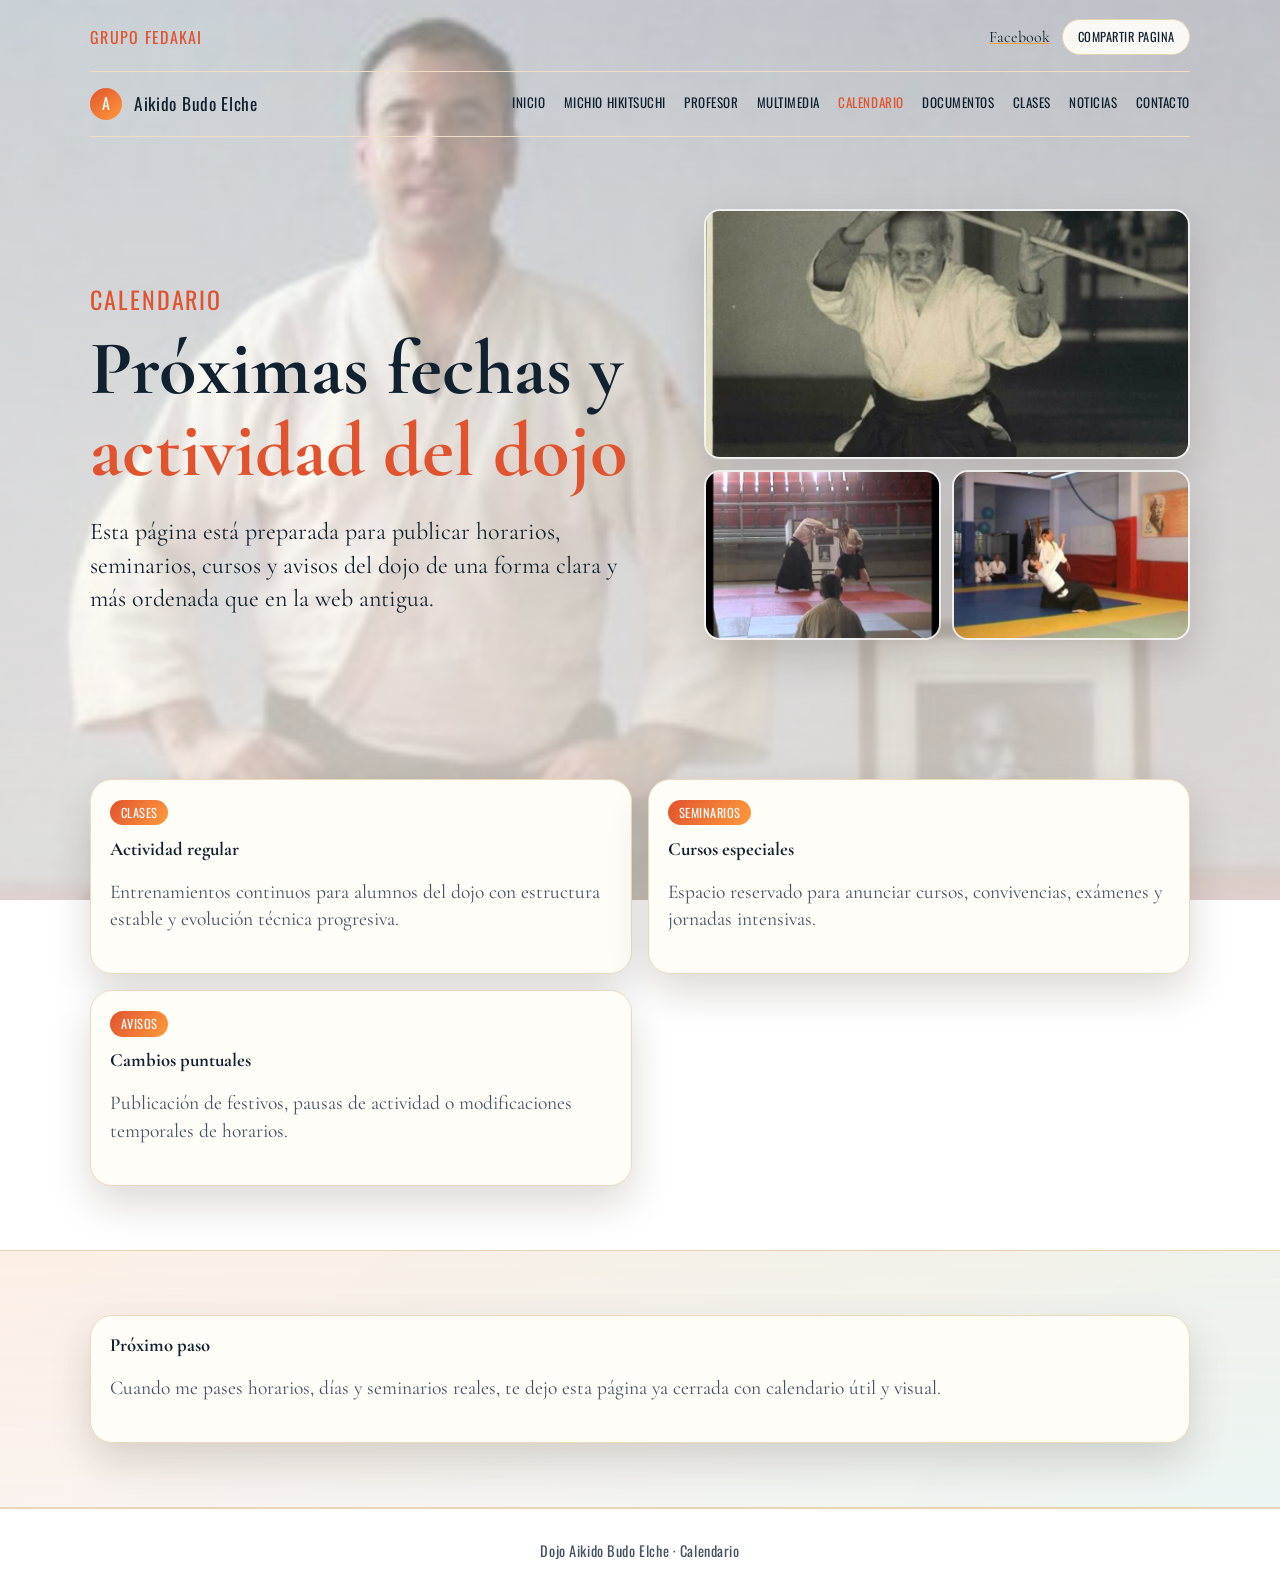
==== calendario.html @ afcdc40d "Sitio inicial multipagina con despliegue en GitHub Pages" ====
<!DOCTYPE html>
<html lang="es">
  <head><meta charset="UTF-8" /><meta name="viewport" content="width=device-width, initial-scale=1.0" /><meta name="description" content="Calendario de Aikido Budo Elche." /><title>Calendario | Aikido Budo Elche</title><link rel="preconnect" href="https://fonts.googleapis.com" /><link rel="preconnect" href="https://fonts.gstatic.com" crossorigin /><link href="https://fonts.googleapis.com/css2?family=Cormorant+Garamond:wght@400;500;600;700&family=Oswald:wght@400;500;700&display=swap" rel="stylesheet" /><link rel="stylesheet" href="styles.css" /></head>
  <body>
    <div class="bg-carousel" aria-hidden="true"><div class="carousel-slide active" style="background-image: url('images/1.jpg')"></div><div class="carousel-slide" style="background-image: url('images/2.jpg')"></div><div class="carousel-slide" style="background-image: url('images/3.jpeg')"></div><div class="carousel-slide" style="background-image: url('images/4.jpg')"></div><div class="carousel-slide" style="background-image: url('images/5.jpg')"></div><div class="carousel-slide" style="background-image: url('images/6.jpg')"></div><div class="carousel-slide" style="background-image: url('images/7.jpg')"></div><div class="carousel-slide" style="background-image: url('images/8.jpg')"></div><div class="carousel-slide" style="background-image: url('images/9.jpg')"></div><div class="carousel-slide" style="background-image: url('images/10.webp')"></div></div>
    <div class="carousel-overlay"></div><div class="paper-grain" aria-hidden="true"></div><div class="sun-glow" aria-hidden="true"></div>
    <header class="site-header page-header"><div class="top-bar container"><p class="badge">Grupo Fedakai</p><a class="social-link" href="https://www.facebook.com/groups/129818890408472" target="_blank" rel="noopener noreferrer">Facebook</a></div><nav class="nav container" aria-label="Navegación principal"><a class="brand" href="index.html"><span class="brand-mark">A</span><span class="brand-text">Aikido Budo Elche</span></a><button class="menu-btn" aria-expanded="false" aria-controls="menu">Menú</button><ul class="menu" id="menu"><li><a href="index.html">Inicio</a></li><li><a href="michio.html">Michio Hikitsuchi</a></li><li><a href="profesor.html">Profesor</a></li><li><a href="multimedia.html">Multimedia</a></li><li><a href="calendario.html">Calendario</a></li><li><a href="documentos.html">Documentos</a></li><li><a href="clases.html">Clases</a></li><li><a href="noticias.html">Noticias</a></li><li><a href="contacto.html">Contacto</a></li></ul></nav><section class="hero container reveal subpage-hero"><div class="hero-copy"><p class="hero-kicker">Calendario</p><h1>Próximas fechas y <span>actividad del dojo</span></h1><p>Esta página está preparada para publicar horarios, seminarios, cursos y avisos del dojo de una forma clara y más ordenada que en la web antigua.</p></div><div class="hero-visual" aria-hidden="true"><img src="images/9.jpg" alt="" loading="eager" /><img src="images/4.jpg" alt="" loading="lazy" /><img src="images/6.jpg" alt="" loading="lazy" /></div></section></header>
    <main><section class="section container reveal"><div class="media-grid"><article class="card compact-card schedule-card"><span class="date-pill">Clases</span><h3>Actividad regular</h3><p>Entrenamientos continuos para alumnos del dojo con estructura estable y evolución técnica progresiva.</p></article><article class="card compact-card schedule-card"><span class="date-pill">Seminarios</span><h3>Cursos especiales</h3><p>Espacio reservado para anunciar cursos, convivencias, exámenes y jornadas intensivas.</p></article><article class="card compact-card schedule-card"><span class="date-pill">Avisos</span><h3>Cambios puntuales</h3><p>Publicación de festivos, pausas de actividad o modificaciones temporales de horarios.</p></article></div></section><section class="section section-alt reveal"><div class="container"><article class="card compact-card"><h3>Próximo paso</h3><p>Cuando me pases horarios, días y seminarios reales, te dejo esta página ya cerrada con calendario útil y visual.</p></article></div></section></main>
    <footer class="site-footer"><p>Dojo Aikido Budo Elche · Calendario</p></footer><script src="script.js"></script>
  </body>
</html>
---- styles.css ----
:root {
  --bg: #fff7ec;
  --paper: #fffdf8;
  --ink: #12212f;
  --muted: #43525e;
  --accent: #e1532e;
  --accent-soft: #ff9a3d;
  --teal: #0f8b8d;
  --line: #e8d3b5;
  --shadow: 0 18px 42px rgba(39, 25, 14, 0.16);
  --radius: 22px;
  --carousel-fade: 5s;
}

.bg-carousel {
  position: fixed;
  inset: 0;
  width: 100%;
  height: 100%;
  z-index: 1;
  overflow: hidden;
}

.carousel-slide {
  position: absolute;
  inset: 0;
  background-size: cover;
  background-position: center 30%;
  background-repeat: no-repeat;
  opacity: 0;
  transition: opacity 2s ease-in-out;
}

.carousel-slide.active {
  opacity: 1;
}

.carousel-overlay {
  position: fixed;
  inset: 0;
  background: linear-gradient(
    180deg,
    rgba(255, 247, 236, 0.5),
    rgba(255, 247, 236, 0.68),
    rgba(255, 247, 236, 0.78)
  );
  z-index: 2;
  pointer-events: none;
}

* {
  box-sizing: border-box;
}

html,
body {
  margin: 0;
  padding: 0;
}

body {
  font-family: "Cormorant Garamond", serif;
  color: var(--ink);
  background: transparent;
  line-height: 1.4;
  overflow-x: hidden;
}

header,
main,
footer {
  position: relative;
  z-index: 3;
}

.paper-grain {
  position: fixed;
  inset: 0;
  pointer-events: none;
  opacity: 0.2;
  background-image: repeating-linear-gradient(
    45deg,
    rgba(23, 35, 40, 0.02),
    rgba(23, 35, 40, 0.02) 2px,
    transparent 2px,
    transparent 6px
  );
  z-index: -1;
}

.sun-glow {
  position: fixed;
  width: 480px;
  aspect-ratio: 1;
  border-radius: 50%;
  right: -150px;
  top: -120px;
  background: radial-gradient(circle, rgba(255, 154, 61, 0.24), rgba(255, 154, 61, 0));
  pointer-events: none;
  z-index: -1;
}

.container {
  width: min(1100px, calc(100% - 2.5rem));
  margin: 0 auto;
}

.site-header {
  padding: 1.2rem 0 2.5rem;
}

.top-bar {
  display: flex;
  justify-content: space-between;
  align-items: center;
  gap: 1rem;
}

.top-bar-actions {
  display: flex;
  align-items: center;
  gap: 0.75rem;
  flex-wrap: wrap;
}

.badge {
  margin: 0;
  font-family: "Oswald", sans-serif;
  text-transform: uppercase;
  letter-spacing: 0.08em;
  color: var(--accent);
}

.social-link {
  color: var(--ink);
  text-decoration-color: var(--accent-soft);
}

.share-button {
  border: 1px solid var(--line);
  background: rgba(255, 253, 248, 0.92);
  color: var(--ink);
  border-radius: 999px;
  padding: 0.45rem 0.9rem;
  font-family: "Oswald", sans-serif;
  font-size: 0.78rem;
  letter-spacing: 0.04em;
  text-transform: uppercase;
  cursor: pointer;
}

.share-button:hover {
  color: var(--accent);
}

.nav {
  margin-top: 1rem;
  display: flex;
  justify-content: space-between;
  align-items: center;
  gap: 1rem;
  border-top: 1px solid color-mix(in srgb, var(--line) 76%, #ffffff);
  border-bottom: 1px solid color-mix(in srgb, var(--line) 76%, #ffffff);
  padding: 1rem 0;
}

.brand {
  display: inline-flex;
  align-items: center;
  gap: 0.75rem;
  text-decoration: none;
  color: var(--ink);
}

.brand-mark {
  width: 2rem;
  height: 2rem;
  border-radius: 50%;
  display: grid;
  place-items: center;
  background: linear-gradient(140deg, var(--accent), var(--accent-soft));
  color: #fff;
  font-family: "Oswald", sans-serif;
}

.brand-text {
  font-family: "Oswald", sans-serif;
  font-size: 1.08rem;
  letter-spacing: 0.04em;
}

.menu-btn {
  display: none;
  border: 1px solid var(--line);
  background: var(--paper);
  border-radius: 999px;
  padding: 0.4rem 0.9rem;
  font-family: "Oswald", sans-serif;
}

.menu {
  list-style: none;
  margin: 0;
  padding: 0;
  display: flex;
  gap: 1.15rem;
  flex-wrap: wrap;
  justify-content: flex-end;
}

.menu a {
  color: var(--ink);
  text-decoration: none;
  font-family: "Oswald", sans-serif;
  font-size: 0.82rem;
  letter-spacing: 0.04em;
  text-transform: uppercase;
}

.menu a.active,
.menu a:hover {
  color: var(--accent);
}

.hero {
  padding: 4.5rem 0 3.5rem;
  display: grid;
  grid-template-columns: 1.1fr 0.9fr;
  gap: 1.2rem;
  align-items: end;
}

.hero-copy {
  position: relative;
  z-index: 2;
}

.hero-kicker {
  font-family: "Oswald", sans-serif;
  letter-spacing: 0.08em;
  text-transform: uppercase;
  color: var(--accent);
  margin-bottom: 0.7rem;
}

h1,
h2,
h3 {
  margin-top: 0;
  line-height: 1.06;
}

h1 {
  font-size: clamp(2.3rem, 6vw, 5rem);
  margin-bottom: 1rem;
  max-width: 17ch;
}

h1 span {
  color: var(--accent);
}

.hero p {
  font-size: clamp(1.2rem, 2vw, 1.5rem);
  max-width: 48ch;
}

.hero-actions {
  display: flex;
  flex-wrap: wrap;
  gap: 0.85rem;
  margin-top: 1.6rem;
}

.section-actions {
  margin-top: 1.2rem;
}

.hero-visual {
  display: grid;
  grid-template-columns: 1fr 1fr;
  gap: 0.7rem;
}

.hero-visual img {
  width: 100%;
  height: 170px;
  object-fit: cover;
  border-radius: 16px;
  border: 2px solid rgba(255, 255, 255, 0.7);
  box-shadow: var(--shadow);
}

.hero-visual img:first-child {
  grid-column: 1 / span 2;
  height: 250px;
}

.btn {
  display: inline-flex;
  align-items: center;
  justify-content: center;
  text-decoration: none;
  border-radius: 999px;
  padding: 0.7rem 1.15rem;
  font-family: "Oswald", sans-serif;
  text-transform: uppercase;
  letter-spacing: 0.04em;
  font-size: 0.88rem;
}

.btn-primary {
  background: linear-gradient(120deg, var(--accent), var(--accent-soft));
  color: #fff;
}

.btn-ghost {
  border: 1px solid var(--line);
  color: var(--ink);
}

.section {
  padding: 4rem 0;
}

.section-alt {
  background:
    linear-gradient(135deg, rgba(225, 83, 46, 0.07), rgba(15, 139, 141, 0.08)),
    linear-gradient(180deg, rgba(255, 250, 240, 0.75), rgba(255, 250, 240, 0.2));
  border-top: 1px solid var(--line);
  border-bottom: 1px solid var(--line);
}

.section-gallery {
  background:
    linear-gradient(120deg, rgba(255, 154, 61, 0.11), rgba(15, 139, 141, 0.1));
  border-top: 1px solid var(--line);
  border-bottom: 1px solid var(--line);
}

.section-contact {
  padding-bottom: 5rem;
}

.section-heading {
  margin-bottom: 1.4rem;
}

.section-lead {
  font-size: 1.35rem;
  color: var(--muted);
  max-width: 42ch;
}

.page-header {
  padding-bottom: 1.2rem;
}

.subpage-hero {
  min-height: 42vh;
}

.eyebrow {
  font-family: "Oswald", sans-serif;
  font-size: 0.85rem;
  text-transform: uppercase;
  letter-spacing: 0.11em;
  margin-bottom: 0.45rem;
  color: var(--accent);
}

h2 {
  font-size: clamp(1.8rem, 4vw, 3rem);
}

.grid-two {
  display: grid;
  grid-template-columns: repeat(2, minmax(0, 1fr));
  gap: 1rem;
}

.info-grid,
.media-grid,
.news-grid,
.link-list {
  display: grid;
  grid-template-columns: repeat(2, minmax(0, 1fr));
  gap: 1rem;
}

.news-list,
.doc-grid,
.history-grid {
  display: grid;
  gap: 1rem;
}

.doc-grid {
  grid-template-columns: repeat(3, minmax(0, 1fr));
}

.history-grid {
  grid-template-columns: repeat(2, minmax(0, 1fr));
}

.card,
.timeline-item,
.quote-card,
.class-card,
.profile-card,
.contact-card {
  background: var(--paper);
  border: 1px solid color-mix(in srgb, var(--line) 86%, #ffffff);
  border-radius: var(--radius);
  box-shadow: var(--shadow);
  padding: 1.25rem 1.2rem;
}

.card p,
.timeline-item p,
.quote-card p,
.class-card li,
.profile-card p,
.contact-card p {
  font-size: 1.22rem;
  color: var(--muted);
}

.timeline {
  display: grid;
  grid-template-columns: repeat(3, minmax(0, 1fr));
  gap: 1rem;
}

.timeline-item ol {
  margin: 0;
  padding-left: 1.2rem;
}

.practice-layout {
  display: grid;
  grid-template-columns: 1.2fr 1fr;
  gap: 1rem;
}

.quote-card {
  position: relative;
  overflow: hidden;
}

.quote-card::after {
  content: "";
  position: absolute;
  width: 220px;
  height: 220px;
  border-radius: 50%;
  background: radial-gradient(circle, rgba(225, 83, 46, 0.2), transparent 68%);
  right: -80px;
  top: -70px;
}

.quote-card span {
  display: inline-block;
  margin-top: 0.8rem;
  font-family: "Oswald", sans-serif;
  letter-spacing: 0.03em;
}

.class-card ul {
  margin: 0 0 1rem;
  padding-left: 1.2rem;
}

.profile-meta {
  display: flex;
  flex-wrap: wrap;
  gap: 0.55rem;
}

.profile-meta span {
  border: 1px solid var(--line);
  border-radius: 999px;
  padding: 0.25rem 0.7rem;
  font-family: "Oswald", sans-serif;
  font-size: 0.8rem;
}

.contact-wrap {
  display: grid;
  grid-template-columns: 1.2fr 1fr;
  gap: 1rem;
  align-items: start;
}

.contact-card a {
  color: var(--accent);
}

.text-link {
  color: var(--accent);
  text-decoration: none;
  font-family: "Oswald", sans-serif;
  font-size: 0.88rem;
  letter-spacing: 0.04em;
  text-transform: uppercase;
}

.text-link:hover {
  color: var(--teal);
}

.compact-card ul {
  margin: 0;
  padding-left: 1.2rem;
}

.date-pill {
  display: inline-flex;
  align-items: center;
  border-radius: 999px;
  padding: 0.25rem 0.65rem;
  background: linear-gradient(120deg, var(--accent), var(--accent-soft));
  color: #fff;
  font-family: "Oswald", sans-serif;
  font-size: 0.78rem;
  letter-spacing: 0.04em;
  text-transform: uppercase;
}

.schedule-card h3 {
  margin-top: 0.9rem;
}

.hours-table {
  width: 100%;
  border-collapse: collapse;
  margin-top: 1rem;
  font-size: 1.12rem;
}

.hours-table th,
.hours-table td {
  padding: 0.8rem 0.9rem;
  text-align: left;
  border-bottom: 1px solid var(--line);
}

.hours-table th {
  font-family: "Oswald", sans-serif;
  text-transform: uppercase;
  letter-spacing: 0.04em;
  font-size: 0.82rem;
  color: var(--accent);
}

.news-item .date-pill,
.doc-item .date-pill {
  margin-bottom: 0.8rem;
}

.history-item strong {
  display: block;
  margin-bottom: 0.35rem;
  font-family: "Oswald", sans-serif;
  color: var(--accent);
  letter-spacing: 0.04em;
}

.gallery-grid {
  display: grid;
  grid-template-columns: repeat(4, minmax(0, 1fr));
  gap: 0.8rem;
}

.gallery-item {
  margin: 0;
  border-radius: 18px;
  overflow: hidden;
  position: relative;
  min-height: 180px;
  box-shadow: var(--shadow);
}

.gallery-item img {
  width: 100%;
  height: 100%;
  object-fit: cover;
  display: block;
  transition: transform 0.7s ease;
}

.gallery-item::after {
  content: "";
  position: absolute;
  inset: 0;
  background: linear-gradient(180deg, rgba(18, 33, 47, 0) 48%, rgba(18, 33, 47, 0.3));
}

.gallery-item:hover img {
  transform: scale(1.06);
}

.gallery-item.tall {
  grid-row: span 2;
  min-height: 370px;
}

.gallery-item.wide {
  grid-column: span 2;
}

.site-footer {
  border-top: 1px solid var(--line);
  text-align: center;
  padding: 1.1rem;
  font-family: "Oswald", sans-serif;
  font-size: 0.9rem;
  letter-spacing: 0.04em;
  color: var(--muted);
}

.reveal {
  opacity: 0;
  transform: translateY(20px);
  transition: opacity 0.7s ease, transform 0.7s ease;
}

.reveal.visible {
  opacity: 1;
  transform: translateY(0);
}

@media (max-width: 920px) {
  .timeline,
  .grid-two,
  .practice-layout,
  .contact-wrap,
  .info-grid,
  .media-grid,
  .news-grid,
  .link-list,
  .doc-grid,
  .history-grid {
    grid-template-columns: 1fr;
  }

  .hero {
    grid-template-columns: 1fr;
    gap: 1rem;
    padding-top: 3.3rem;
  }

  .hero-visual img {
    height: 140px;
  }

  .hero-visual img:first-child {
    height: 200px;
  }

  .gallery-grid {
    grid-template-columns: repeat(2, minmax(0, 1fr));
  }

  .gallery-item.tall,
  .gallery-item.wide {
    grid-column: auto;
    grid-row: auto;
    min-height: 220px;
  }

  .menu-btn {
    display: inline-flex;
  }

  .menu {
    position: absolute;
    right: 1.25rem;
    top: 5.3rem;
    flex-direction: column;
    align-items: flex-start;
    justify-content: flex-start;
    background: var(--paper);
    border: 1px solid var(--line);
    border-radius: 14px;
    box-shadow: var(--shadow);
    padding: 0.8rem;
    min-width: 200px;
    display: none;
    flex-wrap: nowrap;
  }

  .menu.open {
    display: flex;
  }

  .nav {
    position: relative;
  }
}
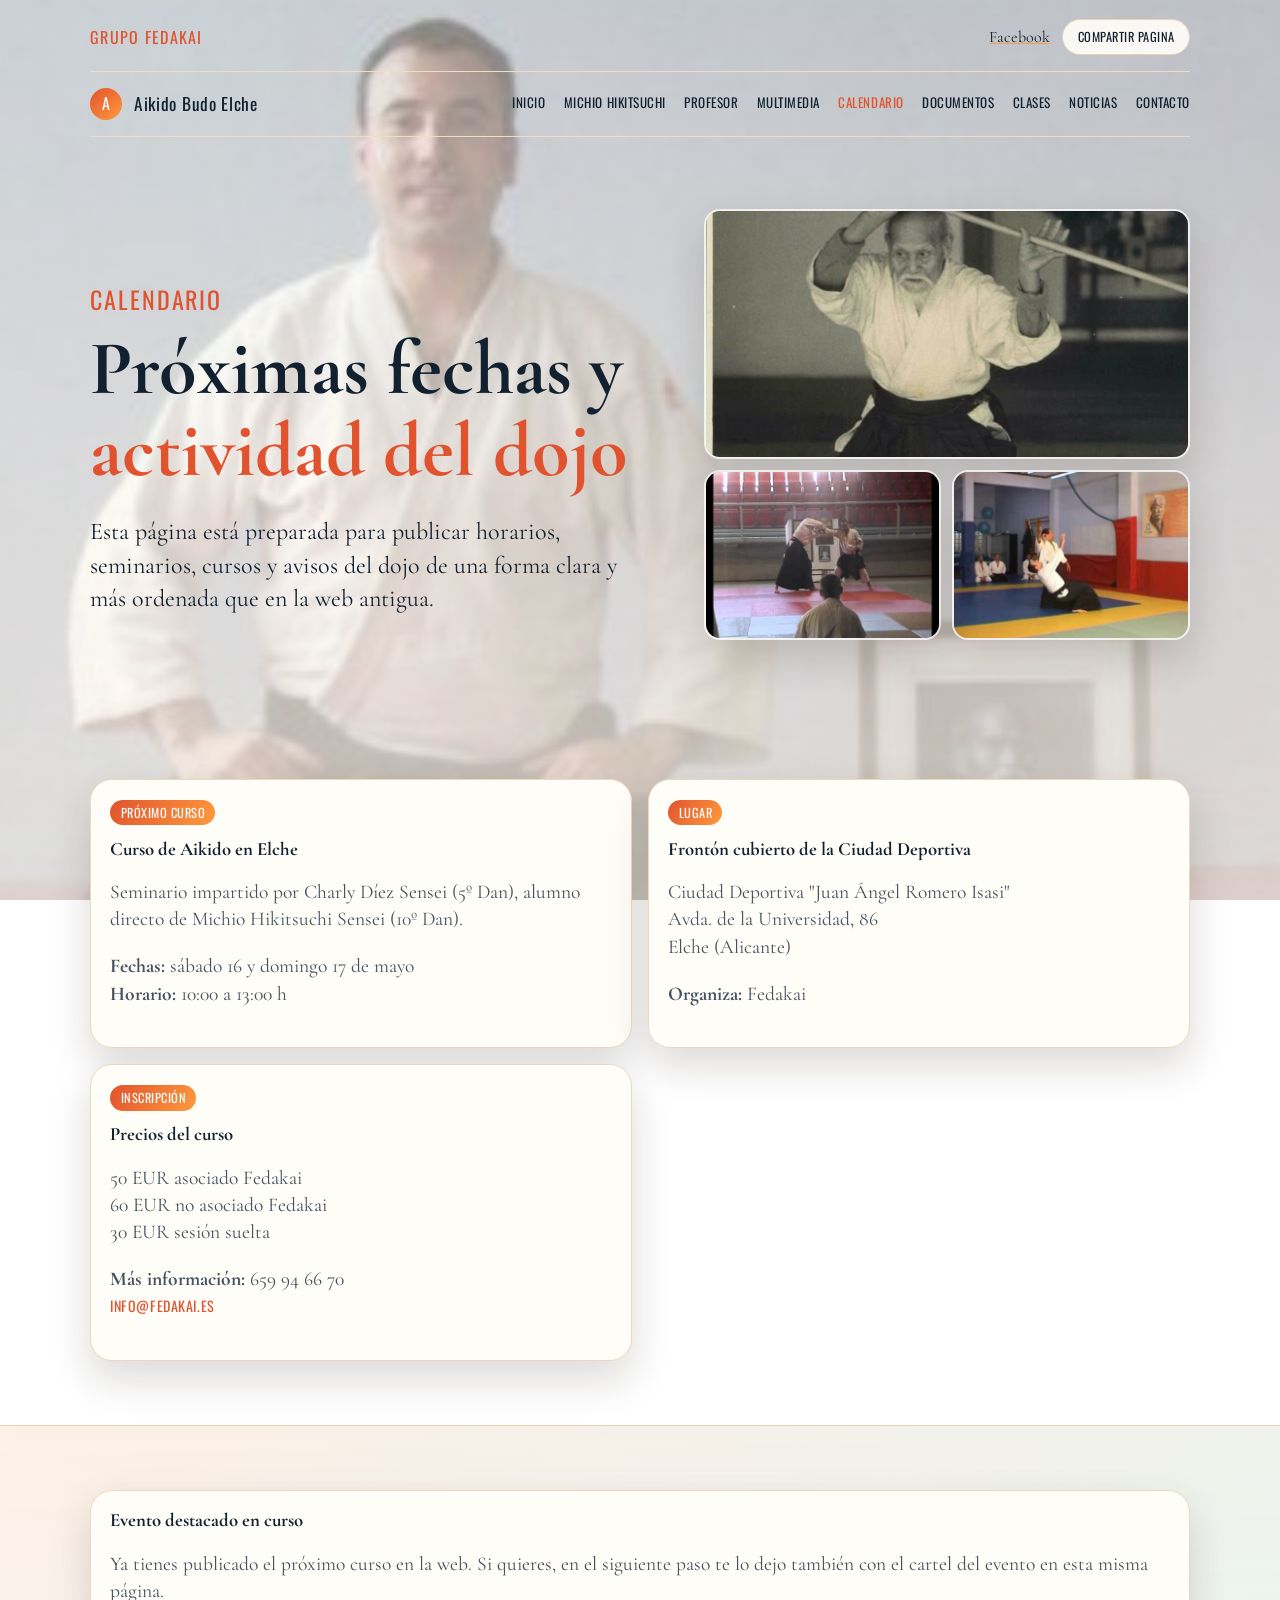
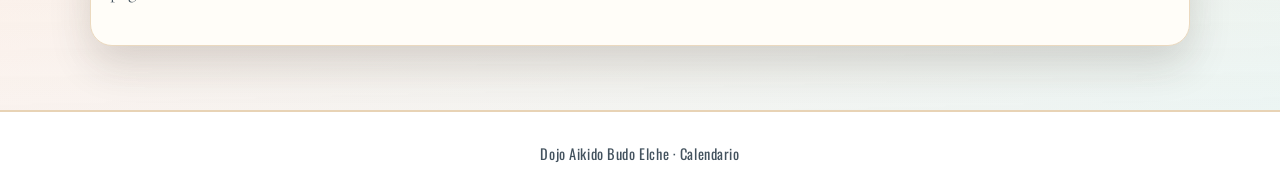
==== commit 21a30df5: "feat: añadir próximo curso de mayo en calendario y noticias" ====
--- a/calendario.html
+++ b/calendario.html
@@ -5,7 +5,7 @@
     <div class="bg-carousel" aria-hidden="true"><div class="carousel-slide active" style="background-image: url('images/1.jpg')"></div><div class="carousel-slide" style="background-image: url('images/2.jpg')"></div><div class="carousel-slide" style="background-image: url('images/3.jpeg')"></div><div class="carousel-slide" style="background-image: url('images/4.jpg')"></div><div class="carousel-slide" style="background-image: url('images/5.jpg')"></div><div class="carousel-slide" style="background-image: url('images/6.jpg')"></div><div class="carousel-slide" style="background-image: url('images/7.jpg')"></div><div class="carousel-slide" style="background-image: url('images/8.jpg')"></div><div class="carousel-slide" style="background-image: url('images/9.jpg')"></div><div class="carousel-slide" style="background-image: url('images/10.webp')"></div></div>
     <div class="carousel-overlay"></div><div class="paper-grain" aria-hidden="true"></div><div class="sun-glow" aria-hidden="true"></div>
     <header class="site-header page-header"><div class="top-bar container"><p class="badge">Grupo Fedakai</p><a class="social-link" href="https://www.facebook.com/groups/129818890408472" target="_blank" rel="noopener noreferrer">Facebook</a></div><nav class="nav container" aria-label="Navegación principal"><a class="brand" href="index.html"><span class="brand-mark">A</span><span class="brand-text">Aikido Budo Elche</span></a><button class="menu-btn" aria-expanded="false" aria-controls="menu">Menú</button><ul class="menu" id="menu"><li><a href="index.html">Inicio</a></li><li><a href="michio.html">Michio Hikitsuchi</a></li><li><a href="profesor.html">Profesor</a></li><li><a href="multimedia.html">Multimedia</a></li><li><a href="calendario.html">Calendario</a></li><li><a href="documentos.html">Documentos</a></li><li><a href="clases.html">Clases</a></li><li><a href="noticias.html">Noticias</a></li><li><a href="contacto.html">Contacto</a></li></ul></nav><section class="hero container reveal subpage-hero"><div class="hero-copy"><p class="hero-kicker">Calendario</p><h1>Próximas fechas y <span>actividad del dojo</span></h1><p>Esta página está preparada para publicar horarios, seminarios, cursos y avisos del dojo de una forma clara y más ordenada que en la web antigua.</p></div><div class="hero-visual" aria-hidden="true"><img src="images/9.jpg" alt="" loading="eager" /><img src="images/4.jpg" alt="" loading="lazy" /><img src="images/6.jpg" alt="" loading="lazy" /></div></section></header>
-    <main><section class="section container reveal"><div class="media-grid"><article class="card compact-card schedule-card"><span class="date-pill">Clases</span><h3>Actividad regular</h3><p>Entrenamientos continuos para alumnos del dojo con estructura estable y evolución técnica progresiva.</p></article><article class="card compact-card schedule-card"><span class="date-pill">Seminarios</span><h3>Cursos especiales</h3><p>Espacio reservado para anunciar cursos, convivencias, exámenes y jornadas intensivas.</p></article><article class="card compact-card schedule-card"><span class="date-pill">Avisos</span><h3>Cambios puntuales</h3><p>Publicación de festivos, pausas de actividad o modificaciones temporales de horarios.</p></article></div></section><section class="section section-alt reveal"><div class="container"><article class="card compact-card"><h3>Próximo paso</h3><p>Cuando me pases horarios, días y seminarios reales, te dejo esta página ya cerrada con calendario útil y visual.</p></article></div></section></main>
+    <main><section class="section container reveal"><div class="media-grid"><article class="card compact-card schedule-card"><span class="date-pill">Próximo curso</span><h3>Curso de Aikido en Elche</h3><p>Seminario impartido por Charly Díez Sensei (5º Dan), alumno directo de Michio Hikitsuchi Sensei (10º Dan).</p><p><strong>Fechas:</strong> sábado 16 y domingo 17 de mayo<br /><strong>Horario:</strong> 10:00 a 13:00 h</p></article><article class="card compact-card schedule-card"><span class="date-pill">Lugar</span><h3>Frontón cubierto de la Ciudad Deportiva</h3><p>Ciudad Deportiva "Juan Ángel Romero Isasi"<br />Avda. de la Universidad, 86<br />Elche (Alicante)</p><p><strong>Organiza:</strong> Fedakai</p></article><article class="card compact-card schedule-card"><span class="date-pill">Inscripción</span><h3>Precios del curso</h3><p>50 EUR asociado Fedakai<br />60 EUR no asociado Fedakai<br />30 EUR sesión suelta</p><p><strong>Más información:</strong> 659 94 66 70<br /><a class="text-link" href="mailto:info@fedakai.es">info@fedakai.es</a></p></article></div></section><section class="section section-alt reveal"><div class="container"><article class="card compact-card"><h3>Evento destacado en curso</h3><p>Ya tienes publicado el próximo curso en la web. Si quieres, en el siguiente paso te lo dejo también con el cartel del evento en esta misma página.</p></article></div></section></main>
     <footer class="site-footer"><p>Dojo Aikido Budo Elche · Calendario</p></footer><script src="script.js"></script>
   </body>
 </html>
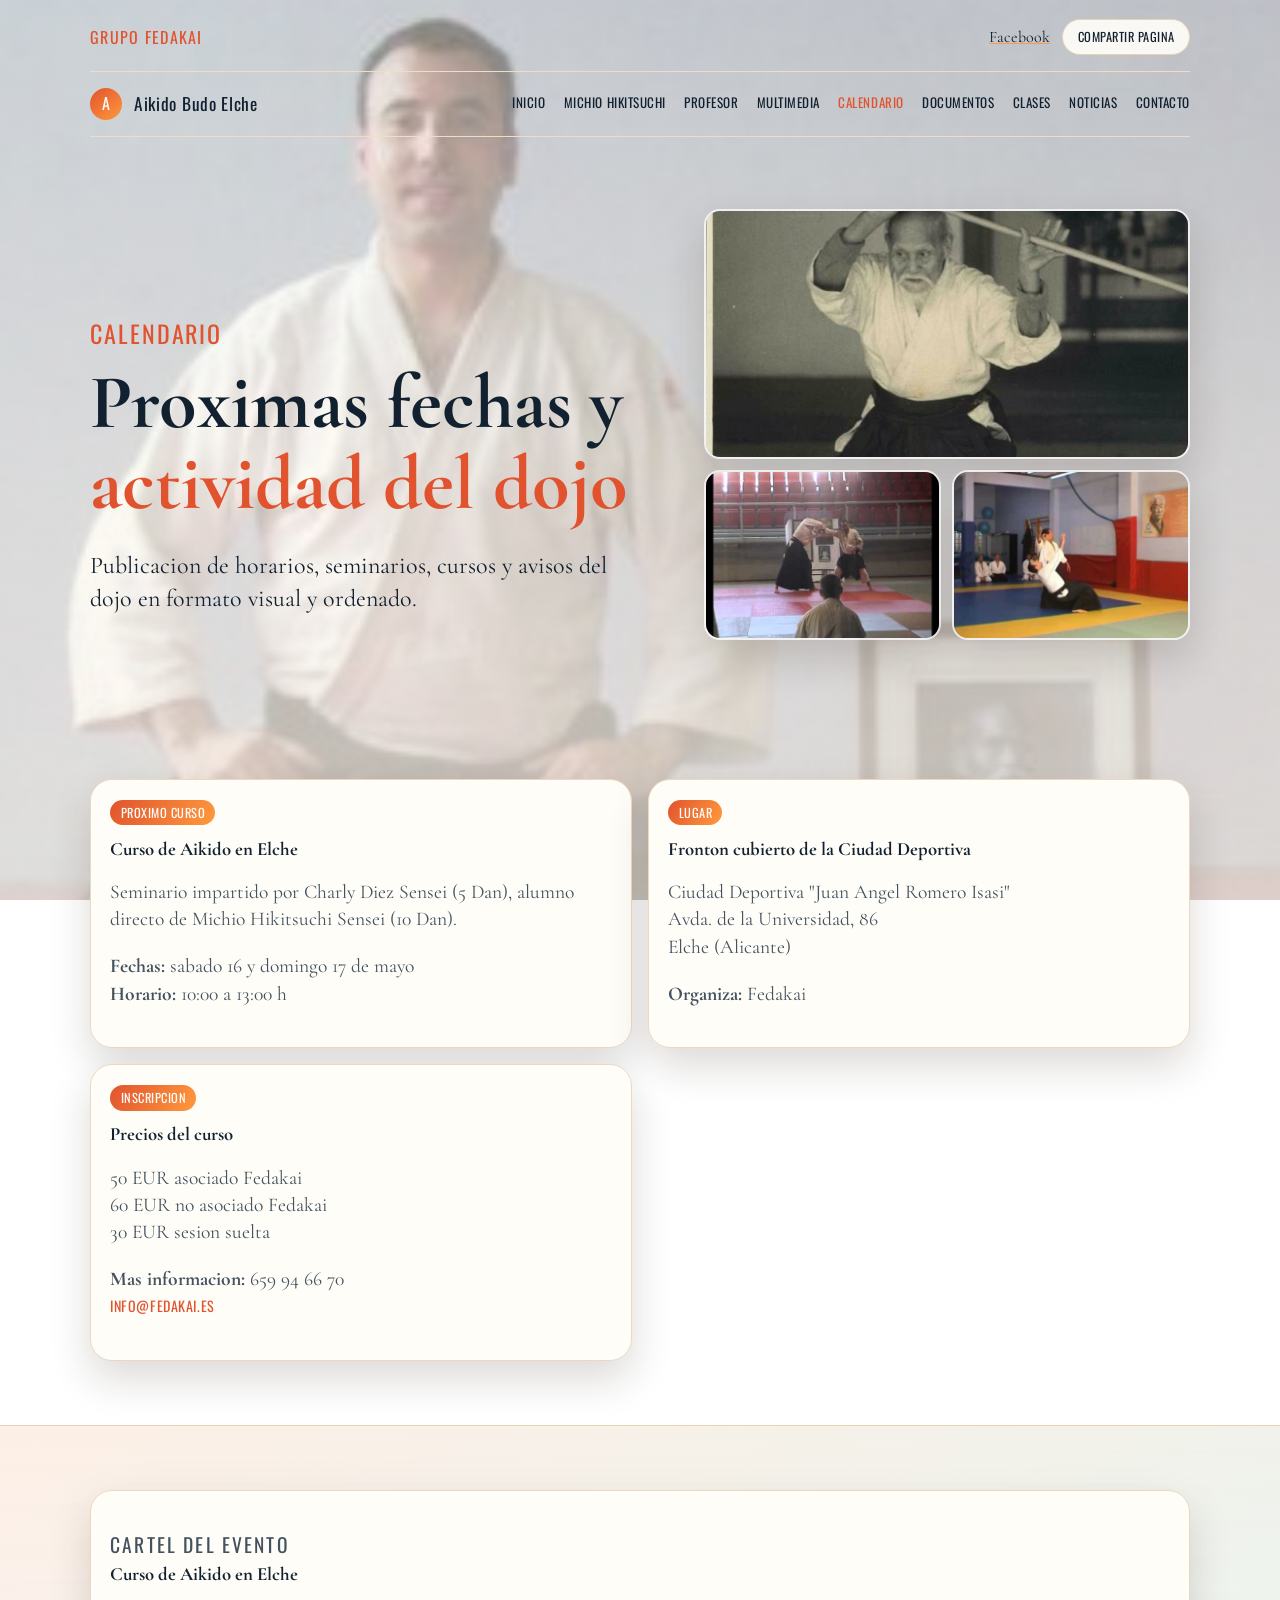
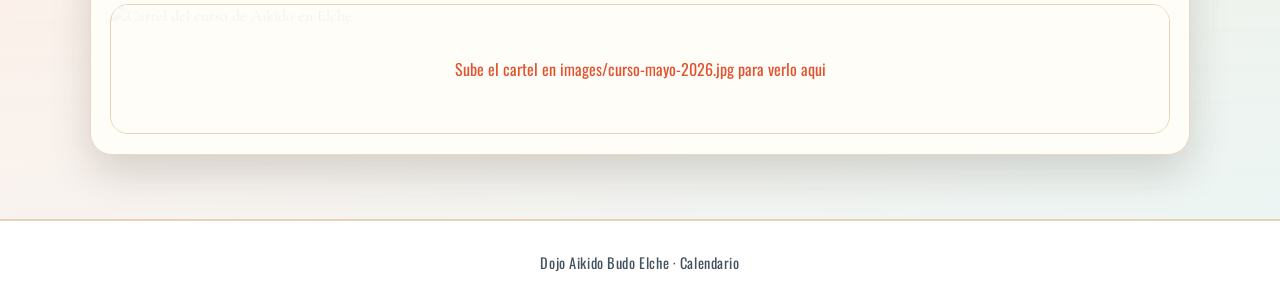
==== commit 26893823: "feat: aviso intermitente y cartel de evento en inicio/noticias/calendario" ====
--- a/calendario.html
+++ b/calendario.html
@@ -1,11 +1,107 @@
 <!DOCTYPE html>
 <html lang="es">
-  <head><meta charset="UTF-8" /><meta name="viewport" content="width=device-width, initial-scale=1.0" /><meta name="description" content="Calendario de Aikido Budo Elche." /><title>Calendario | Aikido Budo Elche</title><link rel="preconnect" href="https://fonts.googleapis.com" /><link rel="preconnect" href="https://fonts.gstatic.com" crossorigin /><link href="https://fonts.googleapis.com/css2?family=Cormorant+Garamond:wght@400;500;600;700&family=Oswald:wght@400;500;700&display=swap" rel="stylesheet" /><link rel="stylesheet" href="styles.css" /></head>
+  <head>
+    <meta charset="UTF-8" />
+    <meta name="viewport" content="width=device-width, initial-scale=1.0" />
+    <meta name="description" content="Calendario de Aikido Budo Elche." />
+    <title>Calendario | Aikido Budo Elche</title>
+    <link rel="preconnect" href="https://fonts.googleapis.com" />
+    <link rel="preconnect" href="https://fonts.gstatic.com" crossorigin />
+    <link
+      href="https://fonts.googleapis.com/css2?family=Cormorant+Garamond:wght@400;500;600;700&family=Oswald:wght@400;500;700&display=swap"
+      rel="stylesheet"
+    />
+    <link rel="stylesheet" href="styles.css" />
+  </head>
   <body>
-    <div class="bg-carousel" aria-hidden="true"><div class="carousel-slide active" style="background-image: url('images/1.jpg')"></div><div class="carousel-slide" style="background-image: url('images/2.jpg')"></div><div class="carousel-slide" style="background-image: url('images/3.jpeg')"></div><div class="carousel-slide" style="background-image: url('images/4.jpg')"></div><div class="carousel-slide" style="background-image: url('images/5.jpg')"></div><div class="carousel-slide" style="background-image: url('images/6.jpg')"></div><div class="carousel-slide" style="background-image: url('images/7.jpg')"></div><div class="carousel-slide" style="background-image: url('images/8.jpg')"></div><div class="carousel-slide" style="background-image: url('images/9.jpg')"></div><div class="carousel-slide" style="background-image: url('images/10.webp')"></div></div>
-    <div class="carousel-overlay"></div><div class="paper-grain" aria-hidden="true"></div><div class="sun-glow" aria-hidden="true"></div>
-    <header class="site-header page-header"><div class="top-bar container"><p class="badge">Grupo Fedakai</p><a class="social-link" href="https://www.facebook.com/groups/129818890408472" target="_blank" rel="noopener noreferrer">Facebook</a></div><nav class="nav container" aria-label="Navegación principal"><a class="brand" href="index.html"><span class="brand-mark">A</span><span class="brand-text">Aikido Budo Elche</span></a><button class="menu-btn" aria-expanded="false" aria-controls="menu">Menú</button><ul class="menu" id="menu"><li><a href="index.html">Inicio</a></li><li><a href="michio.html">Michio Hikitsuchi</a></li><li><a href="profesor.html">Profesor</a></li><li><a href="multimedia.html">Multimedia</a></li><li><a href="calendario.html">Calendario</a></li><li><a href="documentos.html">Documentos</a></li><li><a href="clases.html">Clases</a></li><li><a href="noticias.html">Noticias</a></li><li><a href="contacto.html">Contacto</a></li></ul></nav><section class="hero container reveal subpage-hero"><div class="hero-copy"><p class="hero-kicker">Calendario</p><h1>Próximas fechas y <span>actividad del dojo</span></h1><p>Esta página está preparada para publicar horarios, seminarios, cursos y avisos del dojo de una forma clara y más ordenada que en la web antigua.</p></div><div class="hero-visual" aria-hidden="true"><img src="images/9.jpg" alt="" loading="eager" /><img src="images/4.jpg" alt="" loading="lazy" /><img src="images/6.jpg" alt="" loading="lazy" /></div></section></header>
-    <main><section class="section container reveal"><div class="media-grid"><article class="card compact-card schedule-card"><span class="date-pill">Próximo curso</span><h3>Curso de Aikido en Elche</h3><p>Seminario impartido por Charly Díez Sensei (5º Dan), alumno directo de Michio Hikitsuchi Sensei (10º Dan).</p><p><strong>Fechas:</strong> sábado 16 y domingo 17 de mayo<br /><strong>Horario:</strong> 10:00 a 13:00 h</p></article><article class="card compact-card schedule-card"><span class="date-pill">Lugar</span><h3>Frontón cubierto de la Ciudad Deportiva</h3><p>Ciudad Deportiva "Juan Ángel Romero Isasi"<br />Avda. de la Universidad, 86<br />Elche (Alicante)</p><p><strong>Organiza:</strong> Fedakai</p></article><article class="card compact-card schedule-card"><span class="date-pill">Inscripción</span><h3>Precios del curso</h3><p>50 EUR asociado Fedakai<br />60 EUR no asociado Fedakai<br />30 EUR sesión suelta</p><p><strong>Más información:</strong> 659 94 66 70<br /><a class="text-link" href="mailto:info@fedakai.es">info@fedakai.es</a></p></article></div></section><section class="section section-alt reveal"><div class="container"><article class="card compact-card"><h3>Evento destacado en curso</h3><p>Ya tienes publicado el próximo curso en la web. Si quieres, en el siguiente paso te lo dejo también con el cartel del evento en esta misma página.</p></article></div></section></main>
-    <footer class="site-footer"><p>Dojo Aikido Budo Elche · Calendario</p></footer><script src="script.js"></script>
+    <div class="bg-carousel" aria-hidden="true">
+      <div class="carousel-slide active" style="background-image: url('images/1.jpg')"></div>
+      <div class="carousel-slide" style="background-image: url('images/2.jpg')"></div>
+      <div class="carousel-slide" style="background-image: url('images/3.jpeg')"></div>
+      <div class="carousel-slide" style="background-image: url('images/4.jpg')"></div>
+      <div class="carousel-slide" style="background-image: url('images/5.jpg')"></div>
+      <div class="carousel-slide" style="background-image: url('images/6.jpg')"></div>
+      <div class="carousel-slide" style="background-image: url('images/7.jpg')"></div>
+      <div class="carousel-slide" style="background-image: url('images/8.jpg')"></div>
+      <div class="carousel-slide" style="background-image: url('images/9.jpg')"></div>
+      <div class="carousel-slide" style="background-image: url('images/10.webp')"></div>
+    </div>
+    <div class="carousel-overlay"></div>
+    <div class="paper-grain" aria-hidden="true"></div>
+    <div class="sun-glow" aria-hidden="true"></div>
+
+    <header class="site-header page-header">
+      <div class="top-bar container">
+        <p class="badge">Grupo Fedakai</p>
+        <a class="social-link" href="https://www.facebook.com/groups/129818890408472" target="_blank" rel="noopener noreferrer">Facebook</a>
+      </div>
+      <nav class="nav container" aria-label="Navegacion principal">
+        <a class="brand" href="index.html"><span class="brand-mark">A</span><span class="brand-text">Aikido Budo Elche</span></a>
+        <button class="menu-btn" aria-expanded="false" aria-controls="menu">Menu</button>
+        <ul class="menu" id="menu">
+          <li><a href="index.html">Inicio</a></li>
+          <li><a href="michio.html">Michio Hikitsuchi</a></li>
+          <li><a href="profesor.html">Profesor</a></li>
+          <li><a href="multimedia.html">Multimedia</a></li>
+          <li><a href="calendario.html">Calendario</a></li>
+          <li><a href="documentos.html">Documentos</a></li>
+          <li><a href="clases.html">Clases</a></li>
+          <li><a href="noticias.html">Noticias</a></li>
+          <li><a href="contacto.html">Contacto</a></li>
+        </ul>
+      </nav>
+      <section class="hero container reveal subpage-hero">
+        <div class="hero-copy">
+          <p class="hero-kicker">Calendario</p>
+          <h1>Proximas fechas y <span>actividad del dojo</span></h1>
+          <p>Publicacion de horarios, seminarios, cursos y avisos del dojo en formato visual y ordenado.</p>
+        </div>
+        <div class="hero-visual" aria-hidden="true">
+          <img src="images/9.jpg" alt="" loading="eager" />
+          <img src="images/4.jpg" alt="" loading="lazy" />
+          <img src="images/6.jpg" alt="" loading="lazy" />
+        </div>
+      </section>
+    </header>
+
+    <main>
+      <section class="section container reveal" id="evento-curso-mayo-2026">
+        <div class="media-grid">
+          <article class="card compact-card schedule-card">
+            <span class="date-pill">Proximo curso</span>
+            <h3>Curso de Aikido en Elche</h3>
+            <p>Seminario impartido por Charly Diez Sensei (5 Dan), alumno directo de Michio Hikitsuchi Sensei (10 Dan).</p>
+            <p><strong>Fechas:</strong> sabado 16 y domingo 17 de mayo<br /><strong>Horario:</strong> 10:00 a 13:00 h</p>
+          </article>
+          <article class="card compact-card schedule-card">
+            <span class="date-pill">Lugar</span>
+            <h3>Fronton cubierto de la Ciudad Deportiva</h3>
+            <p>Ciudad Deportiva "Juan Angel Romero Isasi"<br />Avda. de la Universidad, 86<br />Elche (Alicante)</p>
+            <p><strong>Organiza:</strong> Fedakai</p>
+          </article>
+          <article class="card compact-card schedule-card">
+            <span class="date-pill">Inscripcion</span>
+            <h3>Precios del curso</h3>
+            <p>50 EUR asociado Fedakai<br />60 EUR no asociado Fedakai<br />30 EUR sesion suelta</p>
+            <p><strong>Mas informacion:</strong> 659 94 66 70<br /><a class="text-link" href="mailto:info@fedakai.es">info@fedakai.es</a></p>
+          </article>
+        </div>
+      </section>
+
+      <section class="section section-alt reveal">
+        <div class="container">
+          <article class="card compact-card">
+            <p class="eyebrow">Cartel del evento</p>
+            <h3>Curso de Aikido en Elche</h3>
+            <figure class="event-poster-wrap">
+              <img class="event-poster" src="images/curso-mayo-2026.jpg" alt="Cartel del curso de Aikido en Elche" loading="lazy" data-event-poster />
+            </figure>
+          </article>
+        </div>
+      </section>
+    </main>
+
+    <footer class="site-footer"><p>Dojo Aikido Budo Elche · Calendario</p></footer>
+    <script src="script.js"></script>
   </body>
-</html>+</html>
--- a/styles.css
+++ b/styles.css
@@ -617,6 +617,105 @@
   font-size: 0.9rem;
   letter-spacing: 0.04em;
   color: var(--muted);
+}
+
+.event-poster-wrap {
+  margin: 0.8rem 0 0;
+  border-radius: 18px;
+  overflow: hidden;
+  border: 1px solid var(--line);
+  background: rgba(255, 255, 255, 0.68);
+}
+
+.event-poster {
+  display: block;
+  width: 100%;
+  max-height: 760px;
+  object-fit: contain;
+  background: rgba(255, 255, 255, 0.92);
+}
+
+.poster-missing {
+  min-height: 130px;
+  position: relative;
+}
+
+.poster-missing::after {
+  content: "Sube el cartel en images/curso-mayo-2026.jpg para verlo aqui";
+  position: absolute;
+  inset: 0;
+  display: grid;
+  place-items: center;
+  padding: 1rem;
+  text-align: center;
+  font-family: "Oswald", sans-serif;
+  color: var(--accent);
+  background: rgba(255, 253, 248, 0.95);
+}
+
+.event-alert {
+  position: fixed;
+  right: 1rem;
+  bottom: 1rem;
+  z-index: 25;
+  border: none;
+  border-radius: 999px;
+  padding: 0.72rem 1.15rem;
+  font-family: "Oswald", sans-serif;
+  text-transform: uppercase;
+  letter-spacing: 0.04em;
+  color: #fff;
+  background: linear-gradient(120deg, #d13f25, #ff9a3d);
+  box-shadow: 0 16px 32px rgba(70, 27, 14, 0.3);
+  cursor: pointer;
+  animation: eventPulse 1.15s infinite;
+}
+
+@keyframes eventPulse {
+  0%,
+  100% {
+    transform: scale(1);
+    opacity: 1;
+  }
+
+  50% {
+    transform: scale(1.05);
+    opacity: 0.62;
+  }
+}
+
+.event-modal-backdrop {
+  position: fixed;
+  inset: 0;
+  z-index: 30;
+  display: grid;
+  place-items: center;
+  padding: 1rem;
+  background: rgba(18, 33, 47, 0.5);
+}
+
+.event-modal {
+  width: min(780px, calc(100% - 1.4rem));
+  max-height: calc(100vh - 2rem);
+  overflow: auto;
+  background: var(--paper);
+  border: 1px solid var(--line);
+  border-radius: var(--radius);
+  box-shadow: var(--shadow);
+  padding: 1.2rem;
+}
+
+.event-modal-close {
+  border: 1px solid var(--line);
+  border-radius: 999px;
+  background: #fff;
+  color: var(--ink);
+  font-family: "Oswald", sans-serif;
+  letter-spacing: 0.03em;
+  text-transform: uppercase;
+  padding: 0.42rem 0.8rem;
+  cursor: pointer;
+  float: right;
 }
 
 .reveal {
@@ -697,4 +796,11 @@
   .nav {
     position: relative;
   }
-}
+
+  .event-alert {
+    left: 0.7rem;
+    right: 0.7rem;
+    bottom: 0.7rem;
+    font-size: 0.8rem;
+  }
+}
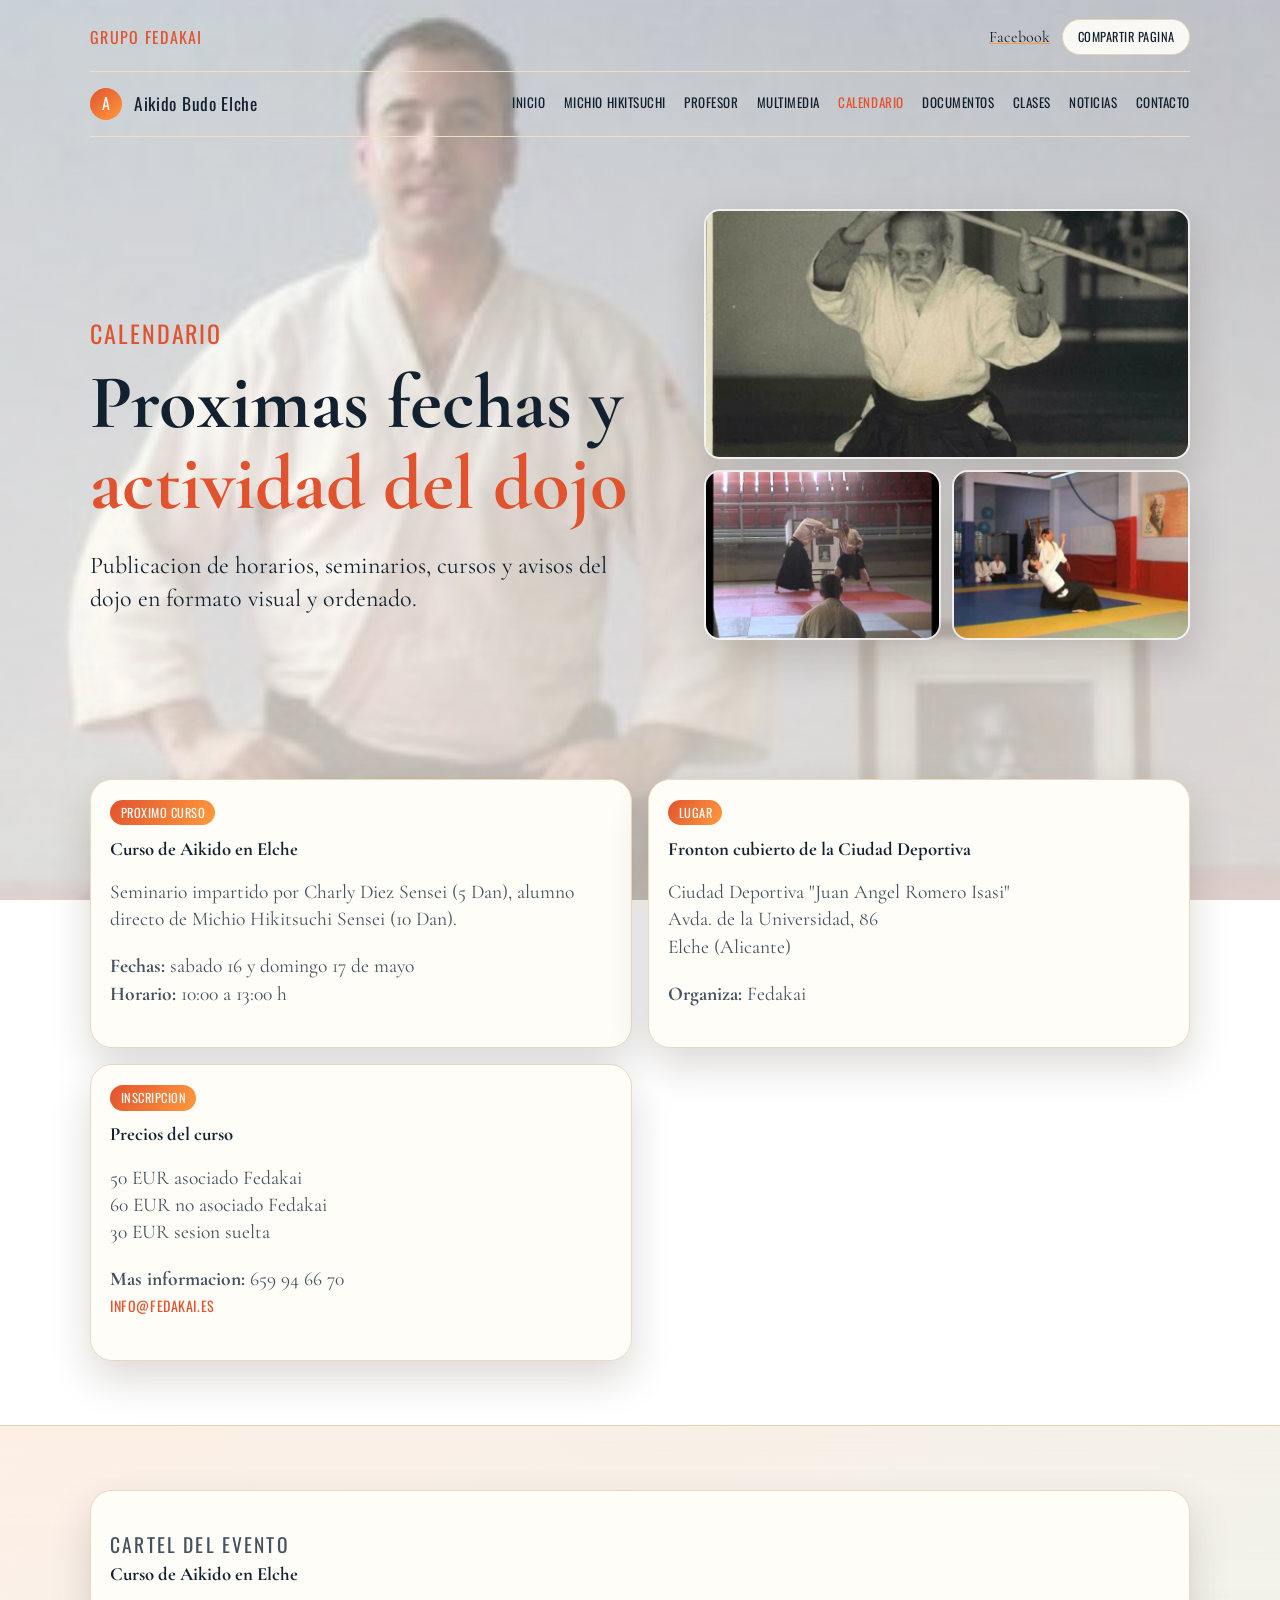
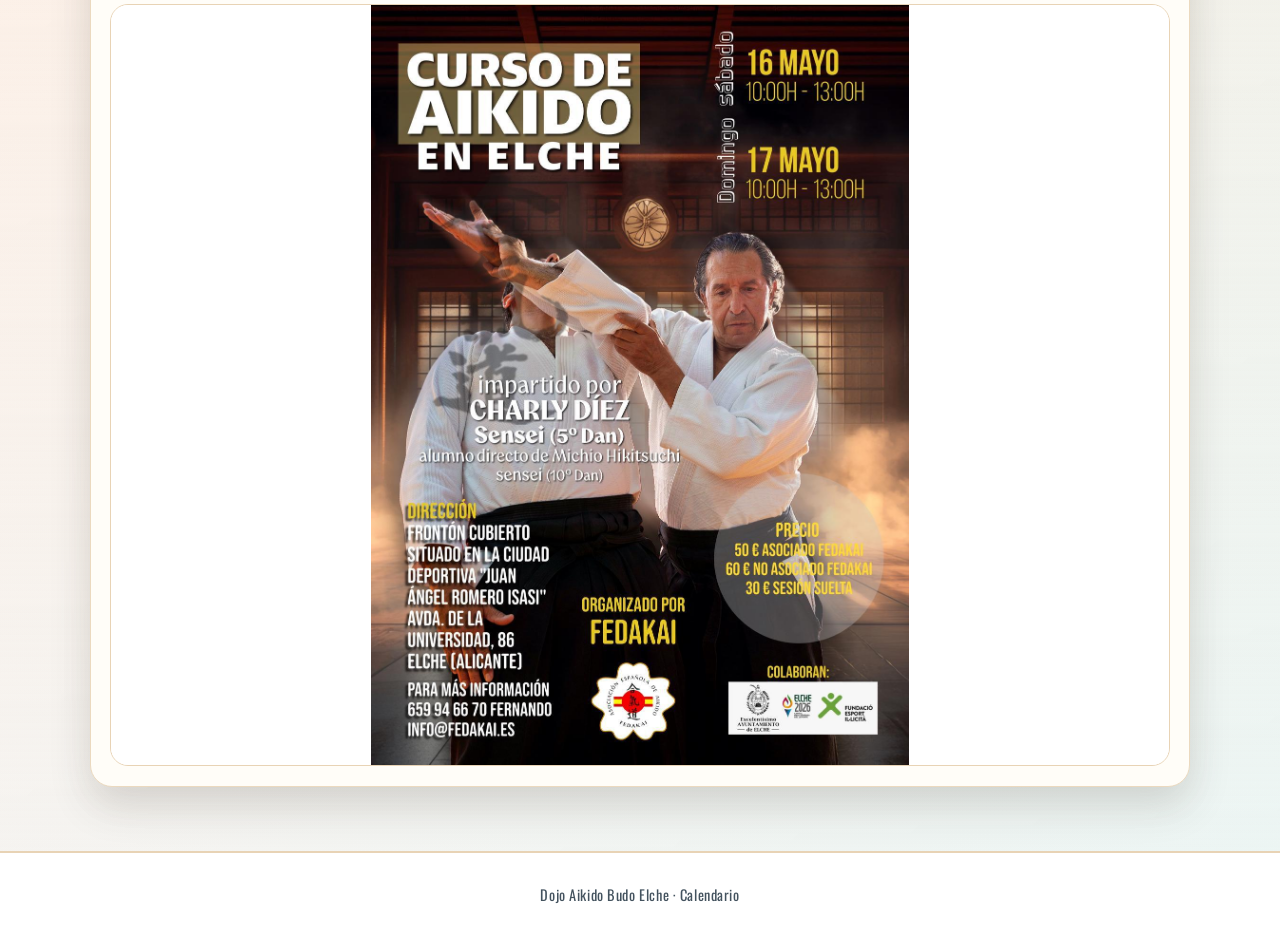
==== commit 870b4a09: "fix: salto de linea forzado en menu movil despues de Calendario" ====
--- a/calendario.html
+++ b/calendario.html
@@ -44,6 +44,7 @@
           <li><a href="profesor.html">Profesor</a></li>
           <li><a href="multimedia.html">Multimedia</a></li>
           <li><a href="calendario.html">Calendario</a></li>
+          <li class="menu-break" aria-hidden="true"></li>
           <li><a href="documentos.html">Documentos</a></li>
           <li><a href="clases.html">Clases</a></li>
           <li><a href="noticias.html">Noticias</a></li>
@@ -94,7 +95,7 @@
             <p class="eyebrow">Cartel del evento</p>
             <h3>Curso de Aikido en Elche</h3>
             <figure class="event-poster-wrap">
-              <img class="event-poster" src="images/curso-mayo-2026.jpg" alt="Cartel del curso de Aikido en Elche" loading="lazy" data-event-poster />
+              <img class="event-poster" src="carteles/curso-mayo-2026.jpg" alt="Cartel del curso de Aikido en Elche" loading="lazy" data-event-poster />
             </figure>
           </article>
         </div>
--- a/styles.css
+++ b/styles.css
@@ -641,7 +641,7 @@
 }
 
 .poster-missing::after {
-  content: "Sube el cartel en images/curso-mayo-2026.jpg para verlo aqui";
+  content: "Sube el cartel en carteles/curso-mayo-2026.jpg para verlo aqui";
   position: absolute;
   inset: 0;
   display: grid;
@@ -656,19 +656,38 @@
 .event-alert {
   position: fixed;
   right: 1rem;
-  bottom: 1rem;
+  top: 4.8rem;
   z-index: 25;
-  border: none;
-  border-radius: 999px;
-  padding: 0.72rem 1.15rem;
+  display: flex;
+  flex-direction: column;
+  align-items: center;
+  gap: 0.3rem;
+  text-decoration: none;
+  width: 90px;
+  animation: eventPulse 1.3s infinite;
+  touch-action: manipulation;
+}
+
+.event-alert img {
+  width: 90px;
+  height: 120px;
+  object-fit: cover;
+  border-radius: 10px;
+  border: 2px solid #fff;
+  box-shadow: 0 8px 24px rgba(70, 27, 14, 0.35);
+  display: block;
+}
+
+.event-alert-label {
   font-family: "Oswald", sans-serif;
   text-transform: uppercase;
-  letter-spacing: 0.04em;
+  letter-spacing: 0.05em;
+  font-size: 0.68rem;
   color: #fff;
   background: linear-gradient(120deg, #d13f25, #ff9a3d);
-  box-shadow: 0 16px 32px rgba(70, 27, 14, 0.3);
-  cursor: pointer;
-  animation: eventPulse 1.15s infinite;
+  border-radius: 999px;
+  padding: 0.2rem 0.55rem;
+  white-space: nowrap;
 }
 
 @keyframes eventPulse {
@@ -684,38 +703,8 @@
   }
 }
 
-.event-modal-backdrop {
-  position: fixed;
-  inset: 0;
-  z-index: 30;
-  display: grid;
-  place-items: center;
-  padding: 1rem;
-  background: rgba(18, 33, 47, 0.5);
-}
-
-.event-modal {
-  width: min(780px, calc(100% - 1.4rem));
-  max-height: calc(100vh - 2rem);
-  overflow: auto;
-  background: var(--paper);
-  border: 1px solid var(--line);
-  border-radius: var(--radius);
-  box-shadow: var(--shadow);
-  padding: 1.2rem;
-}
-
-.event-modal-close {
-  border: 1px solid var(--line);
-  border-radius: 999px;
-  background: #fff;
-  color: var(--ink);
-  font-family: "Oswald", sans-serif;
-  letter-spacing: 0.03em;
-  text-transform: uppercase;
-  padding: 0.42rem 0.8rem;
-  cursor: pointer;
-  float: right;
+.menu-break {
+  display: none;
 }
 
 .reveal {
@@ -798,9 +787,125 @@
   }
 
   .event-alert {
-    left: 0.7rem;
-    right: 0.7rem;
-    bottom: 0.7rem;
-    font-size: 0.8rem;
-  }
-}
+    right: 0.5rem;
+    top: 4.2rem;
+    width: 68px;
+  }
+
+  .event-alert img {
+    width: 68px;
+    height: 90px;
+  }
+}
+
+@media (max-width: 640px) {
+  .container {
+    width: min(1100px, calc(100% - 1rem));
+  }
+
+  .site-header {
+    padding-top: 0.7rem;
+  }
+
+  .top-bar {
+    gap: 0.5rem;
+    flex-wrap: wrap;
+  }
+
+  .brand-text {
+    font-size: 0.92rem;
+  }
+
+  .menu-btn {
+    display: none;
+  }
+
+  .nav {
+    flex-wrap: wrap;
+    gap: 0.6rem;
+  }
+
+  .menu {
+    position: static;
+    display: flex;
+    order: 3;
+    width: 100%;
+    min-width: 0;
+    padding: 0.45rem 0 0;
+    border-top: 1px solid color-mix(in srgb, var(--line) 76%, #ffffff);
+    border-radius: 0;
+    box-shadow: none;
+    background: transparent;
+    flex-direction: row;
+    align-items: center;
+    justify-content: flex-start;
+    gap: 0.5rem 0.72rem;
+    flex-wrap: wrap;
+    overflow: visible;
+    white-space: normal;
+  }
+
+  .menu a {
+    font-size: 0.7rem;
+    flex: 0 0 auto;
+  }
+
+  .menu-break {
+    flex-basis: 100%;
+    height: 0;
+    margin: 0;
+    padding: 0;
+    list-style: none;
+  }
+
+  .hero {
+    padding: 2.4rem 0 2.3rem;
+  }
+
+  .hero p {
+    font-size: 1.08rem;
+  }
+
+  .hero-actions .btn {
+    width: 100%;
+  }
+
+  .section {
+    padding: 2.7rem 0;
+  }
+
+  .card,
+  .timeline-item,
+  .quote-card,
+  .class-card,
+  .profile-card,
+  .contact-card {
+    padding: 1rem;
+  }
+
+  .card p,
+  .timeline-item p,
+  .quote-card p,
+  .class-card li,
+  .profile-card p,
+  .contact-card p {
+    font-size: 1.06rem;
+  }
+
+  .event-alert {
+    right: 0.45rem;
+    top: 18.2rem;
+    width: 62px;
+  }
+
+  .event-alert img {
+    width: 62px;
+    height: 82px;
+    border-width: 1px;
+  }
+
+  .event-alert-label {
+    font-size: 0.56rem;
+    padding: 0.16rem 0.42rem;
+  }
+}
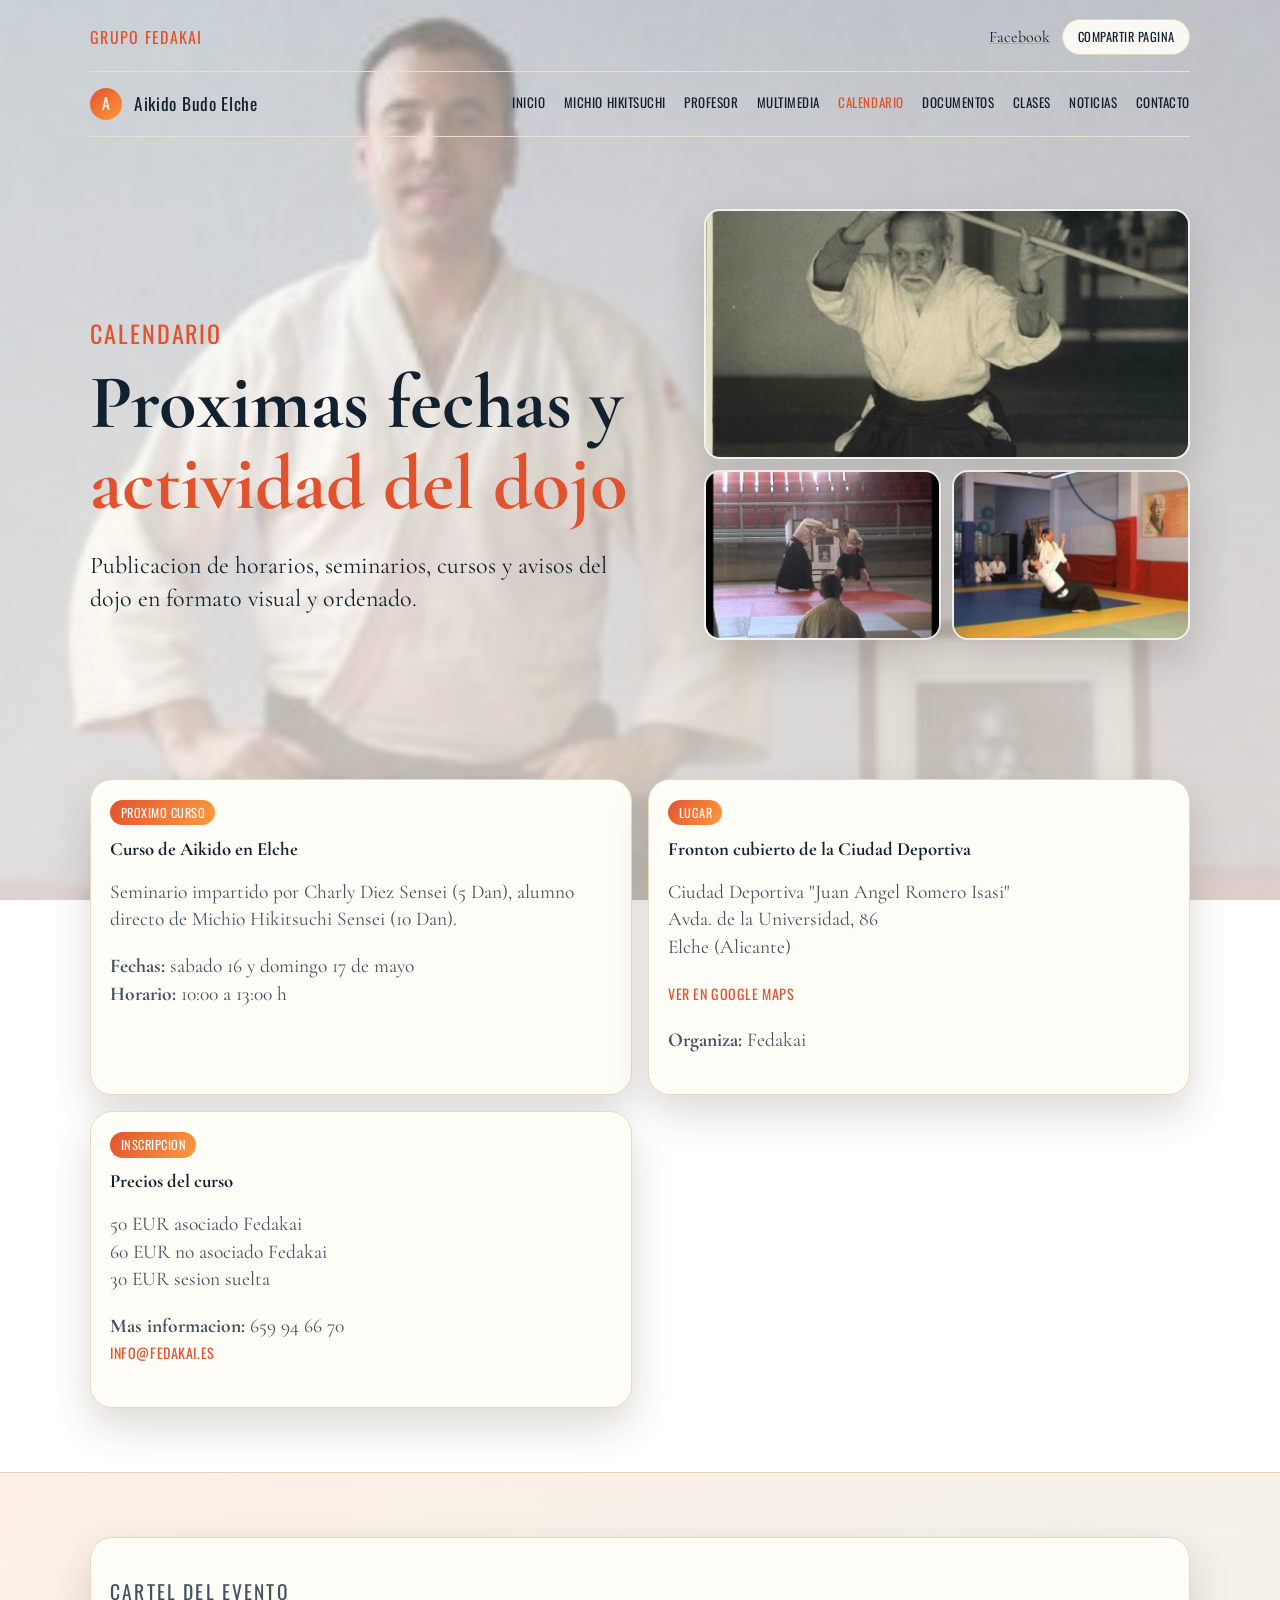
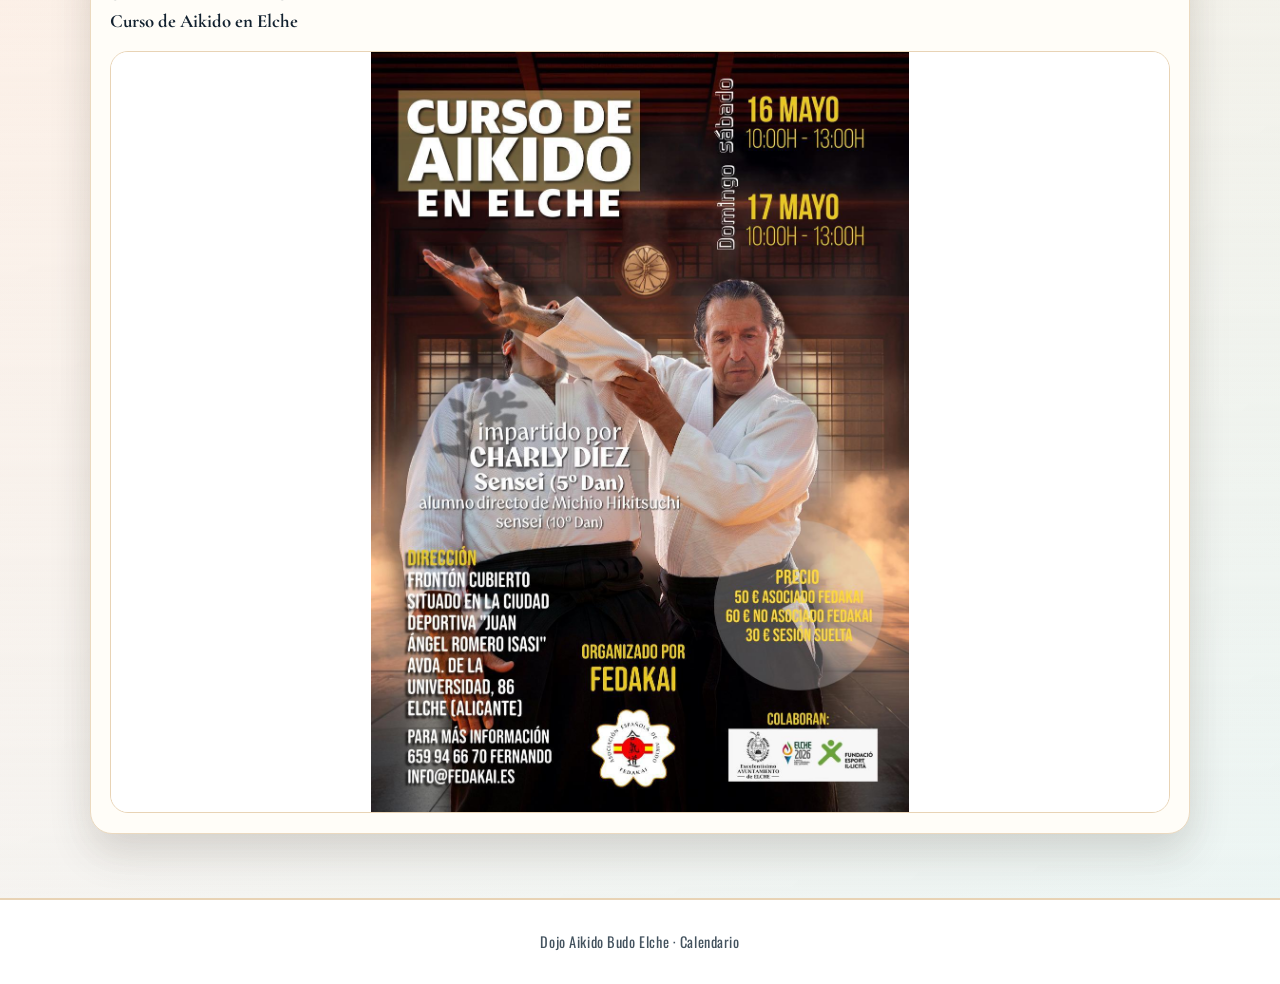
==== commit ded18432: "feat: enlace a Google Maps en el evento del curso" ====
--- a/calendario.html
+++ b/calendario.html
@@ -78,6 +78,7 @@
             <span class="date-pill">Lugar</span>
             <h3>Fronton cubierto de la Ciudad Deportiva</h3>
             <p>Ciudad Deportiva "Juan Angel Romero Isasi"<br />Avda. de la Universidad, 86<br />Elche (Alicante)</p>
+            <p><a class="text-link" href="https://maps.app.goo.gl/tPRwHm9npcA2Eo619" target="_blank" rel="noopener noreferrer">Ver en Google Maps</a></p>
             <p><strong>Organiza:</strong> Fedakai</p>
           </article>
           <article class="card compact-card schedule-card">
